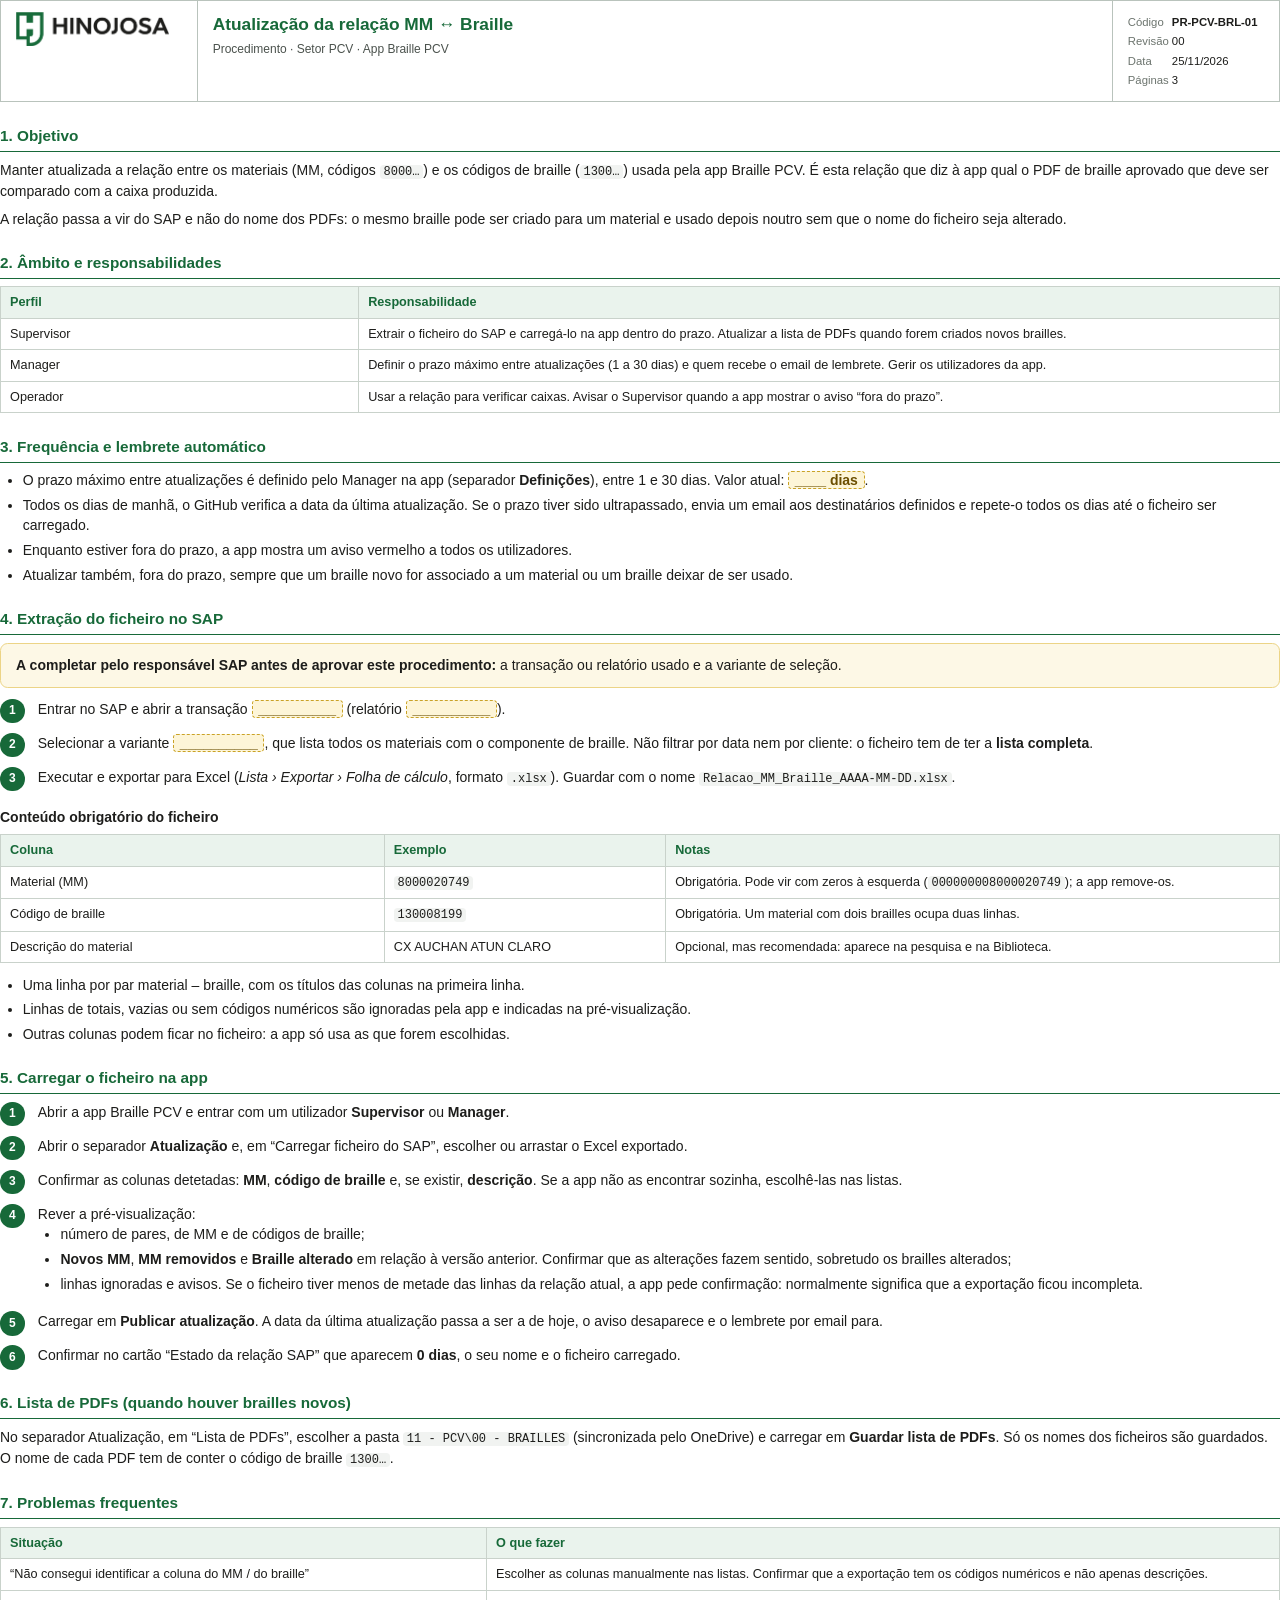
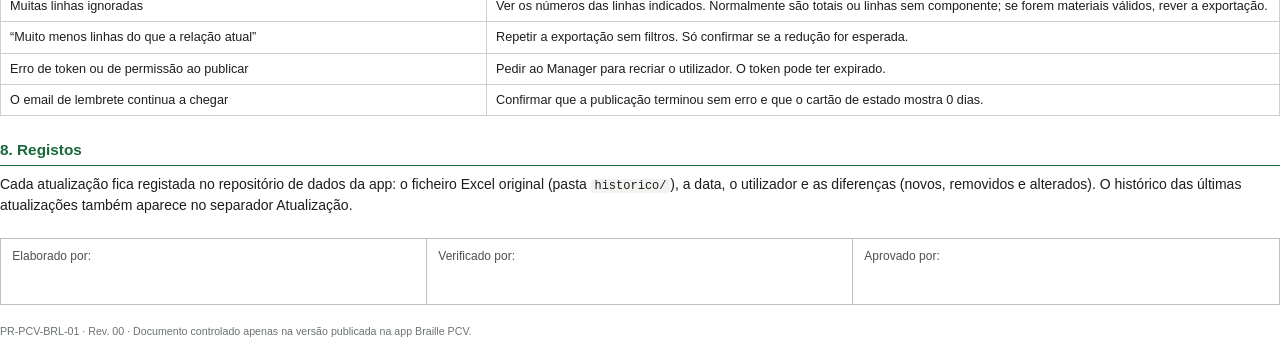
==== docs/procedimento-atualizacao.html @ e7aa2276 "Add files via upload" ====
<!doctype html>
<html lang="pt">
<head>
<meta charset="utf-8">
<title>PR-PCV-BRL-01 · Atualização da relação MM ↔ Braille</title>
<style>
@page { size: A4; margin: 16mm 16mm 18mm; }
* { box-sizing: border-box; }
body { font-family: "IBM Plex Sans", "Segoe UI", Arial, sans-serif; font-size: 10.5pt; line-height: 1.45; color: #1d1d1b; margin: 0; }
.head { display: grid; grid-template-columns: 52mm 1fr 44mm; border: 1px solid #b9c3bc; }
.head > div { padding: 3mm 4mm; border-right: 1px solid #b9c3bc; }
.head > div:last-child { border-right: 0; font-size: 8.5pt; }
.head img { height: 9mm; }
.head h1 { font-size: 13pt; margin: 0; color: #176939; }
.head p { margin: 1mm 0 0; font-size: 9pt; color: #4b524d; }
.head table { width: 100%; border-collapse: collapse; }
.head td { padding: .4mm 0; }
.head td:first-child { color: #6c746e; }
h2 { font-size: 11.5pt; color: #176939; margin: 6mm 0 2mm; padding-bottom: 1mm; border-bottom: 1.5px solid #176939; }
h3 { font-size: 10.5pt; margin: 4mm 0 1.5mm; }
p { margin: 0 0 2mm; }
ol, ul { margin: 0 0 2mm; padding-left: 6mm; }
li { margin-bottom: 1.2mm; }
table.t { width: 100%; border-collapse: collapse; margin: 2mm 0 3mm; font-size: 9.5pt; }
table.t th, table.t td { border: 1px solid #c9d2cb; padding: 1.6mm 2.4mm; text-align: left; vertical-align: top; }
table.t th { background: #eaf3ed; color: #176939; font-weight: 600; }
.fill { background: #fdf5d8; border: 1px dashed #c9a227; padding: 0 1.5mm; border-radius: 1mm; color: #6b4e00; font-weight: 600; }
.box { border: 1px solid #c9e0d0; background: #f3f9f5; border-radius: 2mm; padding: 3mm 4mm; margin: 2mm 0 3mm; }
.warn { border-color: #ecd486; background: #fdf8e6; }
code { font-family: "IBM Plex Mono", Consolas, monospace; font-size: 9pt; background: #f1f3f1; padding: 0 1mm; border-radius: 1mm; }
.step { display: grid; grid-template-columns: 8mm 1fr; gap: 2mm; margin-bottom: 2.5mm; break-inside: avoid; }
.step b.n { display: inline-grid; place-items: center; width: 6.5mm; height: 6.5mm; border-radius: 50%; background: #176939; color: #fff; font-size: 9pt; }
.sign { display: grid; grid-template-columns: repeat(3, 1fr); border: 1px solid #b9c3bc; margin-top: 6mm; break-inside: avoid; }
.sign div { padding: 2.5mm 3mm 10mm; border-right: 1px solid #b9c3bc; font-size: 9pt; color: #4b524d; }
.sign div:last-child { border-right: 0; }
.foot { margin-top: 5mm; font-size: 8pt; color: #6c746e; }
</style>
</head>
<body>
<div class="head">
  <div><img src="../assets/logo.png" alt="Hinojosa"></div>
  <div><h1>Atualização da relação MM ↔ Braille</h1><p>Procedimento · Setor PCV · App Braille PCV</p></div>
  <div><table>
    <tr><td>Código</td><td><b>PR-PCV-BRL-01</b></td></tr>
    <tr><td>Revisão</td><td>00</td></tr>
    <tr><td>Data</td><td>25/11/2026</td></tr>
    <tr><td>Páginas</td><td>3</td></tr>
  </table></div>
</div>

<h2>1. Objetivo</h2>
<p>Manter atualizada a relação entre os materiais (MM, códigos <code>8000…</code>) e os códigos de braille (<code>1300…</code>) usada pela app Braille PCV. É esta relação que diz à app qual o PDF de braille aprovado que deve ser comparado com a caixa produzida.</p>
<p>A relação passa a vir do SAP e não do nome dos PDFs: o mesmo braille pode ser criado para um material e usado depois noutro sem que o nome do ficheiro seja alterado.</p>

<h2>2. Âmbito e responsabilidades</h2>
<table class="t">
  <tr><th style="width:28%">Perfil</th><th>Responsabilidade</th></tr>
  <tr><td>Supervisor</td><td>Extrair o ficheiro do SAP e carregá-lo na app dentro do prazo. Atualizar a lista de PDFs quando forem criados novos brailles.</td></tr>
  <tr><td>Manager</td><td>Definir o prazo máximo entre atualizações (1 a 30 dias) e quem recebe o email de lembrete. Gerir os utilizadores da app.</td></tr>
  <tr><td>Operador</td><td>Usar a relação para verificar caixas. Avisar o Supervisor quando a app mostrar o aviso “fora do prazo”.</td></tr>
</table>

<h2>3. Frequência e lembrete automático</h2>
<ul>
  <li>O prazo máximo entre atualizações é definido pelo Manager na app (separador <b>Definições</b>), entre 1 e 30 dias. Valor atual: <span class="fill">____ dias</span>.</li>
  <li>Todos os dias de manhã, o GitHub verifica a data da última atualização. Se o prazo tiver sido ultrapassado, envia um email aos destinatários definidos e repete-o todos os dias até o ficheiro ser carregado.</li>
  <li>Enquanto estiver fora do prazo, a app mostra um aviso vermelho a todos os utilizadores.</li>
  <li>Atualizar também, fora do prazo, sempre que um braille novo for associado a um material ou um braille deixar de ser usado.</li>
</ul>

<h2>4. Extração do ficheiro no SAP</h2>
<div class="box warn"><b>A completar pelo responsável SAP antes de aprovar este procedimento:</b> a transação ou relatório usado e a variante de seleção.</div>
<div class="step"><b class="n">1</b><div>Entrar no SAP e abrir a transação <span class="fill">__________</span> (relatório <span class="fill">__________</span>).</div></div>
<div class="step"><b class="n">2</b><div>Selecionar a variante <span class="fill">__________</span>, que lista todos os materiais com o componente de braille. Não filtrar por data nem por cliente: o ficheiro tem de ter a <b>lista completa</b>.</div></div>
<div class="step"><b class="n">3</b><div>Executar e exportar para Excel (<i>Lista › Exportar › Folha de cálculo</i>, formato <code>.xlsx</code>). Guardar com o nome <code>Relacao_MM_Braille_AAAA-MM-DD.xlsx</code>.</div></div>

<h3>Conteúdo obrigatório do ficheiro</h3>
<table class="t">
  <tr><th style="width:30%">Coluna</th><th style="width:22%">Exemplo</th><th>Notas</th></tr>
  <tr><td>Material (MM)</td><td><code>8000020749</code></td><td>Obrigatória. Pode vir com zeros à esquerda (<code>000000008000020749</code>); a app remove-os.</td></tr>
  <tr><td>Código de braille</td><td><code>130008199</code></td><td>Obrigatória. Um material com dois brailles ocupa duas linhas.</td></tr>
  <tr><td>Descrição do material</td><td>CX AUCHAN ATUN CLARO</td><td>Opcional, mas recomendada: aparece na pesquisa e na Biblioteca.</td></tr>
</table>
<ul>
  <li>Uma linha por par material – braille, com os títulos das colunas na primeira linha.</li>
  <li>Linhas de totais, vazias ou sem códigos numéricos são ignoradas pela app e indicadas na pré-visualização.</li>
  <li>Outras colunas podem ficar no ficheiro: a app só usa as que forem escolhidas.</li>
</ul>

<h2>5. Carregar o ficheiro na app</h2>
<div class="step"><b class="n">1</b><div>Abrir a app Braille PCV e entrar com um utilizador <b>Supervisor</b> ou <b>Manager</b>.</div></div>
<div class="step"><b class="n">2</b><div>Abrir o separador <b>Atualização</b> e, em “Carregar ficheiro do SAP”, escolher ou arrastar o Excel exportado.</div></div>
<div class="step"><b class="n">3</b><div>Confirmar as colunas detetadas: <b>MM</b>, <b>código de braille</b> e, se existir, <b>descrição</b>. Se a app não as encontrar sozinha, escolhê-las nas listas.</div></div>
<div class="step"><b class="n">4</b><div>Rever a pré-visualização:
  <ul>
    <li>número de pares, de MM e de códigos de braille;</li>
    <li><b>Novos MM</b>, <b>MM removidos</b> e <b>Braille alterado</b> em relação à versão anterior. Confirmar que as alterações fazem sentido, sobretudo os brailles alterados;</li>
    <li>linhas ignoradas e avisos. Se o ficheiro tiver menos de metade das linhas da relação atual, a app pede confirmação: normalmente significa que a exportação ficou incompleta.</li>
  </ul></div></div>
<div class="step"><b class="n">5</b><div>Carregar em <b>Publicar atualização</b>. A data da última atualização passa a ser a de hoje, o aviso desaparece e o lembrete por email para.</div></div>
<div class="step"><b class="n">6</b><div>Confirmar no cartão “Estado da relação SAP” que aparecem <b>0 dias</b>, o seu nome e o ficheiro carregado.</div></div>

<h2>6. Lista de PDFs (quando houver brailles novos)</h2>
<p>No separador Atualização, em “Lista de PDFs”, escolher a pasta <code>11 - PCV\00 - BRAILLES</code> (sincronizada pelo OneDrive) e carregar em <b>Guardar lista de PDFs</b>. Só os nomes dos ficheiros são guardados. O nome de cada PDF tem de conter o código de braille <code>1300…</code>.</p>

<h2>7. Problemas frequentes</h2>
<table class="t">
  <tr><th style="width:38%">Situação</th><th>O que fazer</th></tr>
  <tr><td>“Não consegui identificar a coluna do MM / do braille”</td><td>Escolher as colunas manualmente nas listas. Confirmar que a exportação tem os códigos numéricos e não apenas descrições.</td></tr>
  <tr><td>Muitas linhas ignoradas</td><td>Ver os números das linhas indicados. Normalmente são totais ou linhas sem componente; se forem materiais válidos, rever a exportação.</td></tr>
  <tr><td>“Muito menos linhas do que a relação atual”</td><td>Repetir a exportação sem filtros. Só confirmar se a redução for esperada.</td></tr>
  <tr><td>Erro de token ou de permissão ao publicar</td><td>Pedir ao Manager para recriar o utilizador. O token pode ter expirado.</td></tr>
  <tr><td>O email de lembrete continua a chegar</td><td>Confirmar que a publicação terminou sem erro e que o cartão de estado mostra 0 dias.</td></tr>
</table>

<h2>8. Registos</h2>
<p>Cada atualização fica registada no repositório de dados da app: o ficheiro Excel original (pasta <code>historico/</code>), a data, o utilizador e as diferenças (novos, removidos e alterados). O histórico das últimas atualizações também aparece no separador Atualização.</p>

<div class="sign">
  <div>Elaborado por:</div>
  <div>Verificado por:</div>
  <div>Aprovado por:</div>
</div>
<p class="foot">PR-PCV-BRL-01 · Rev. 00 · Documento controlado apenas na versão publicada na app Braille PCV.</p>
</body>
</html>
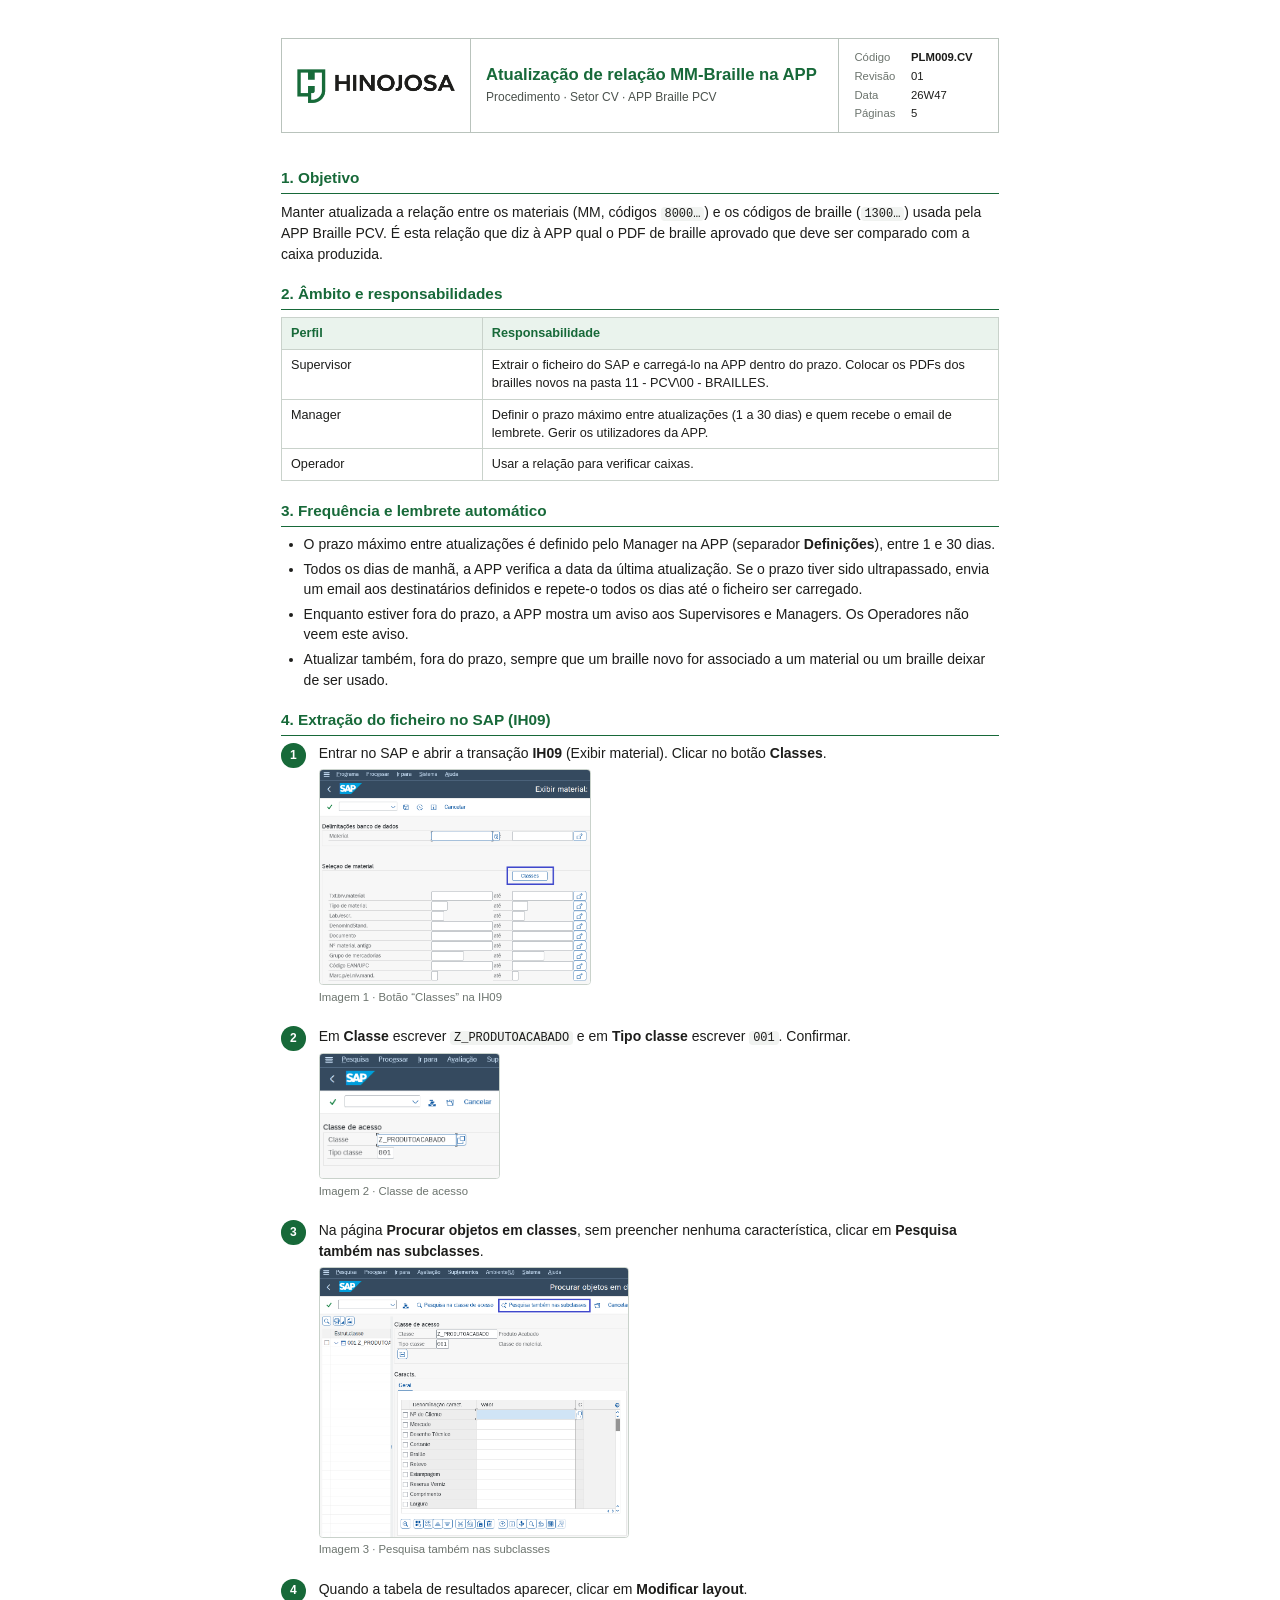
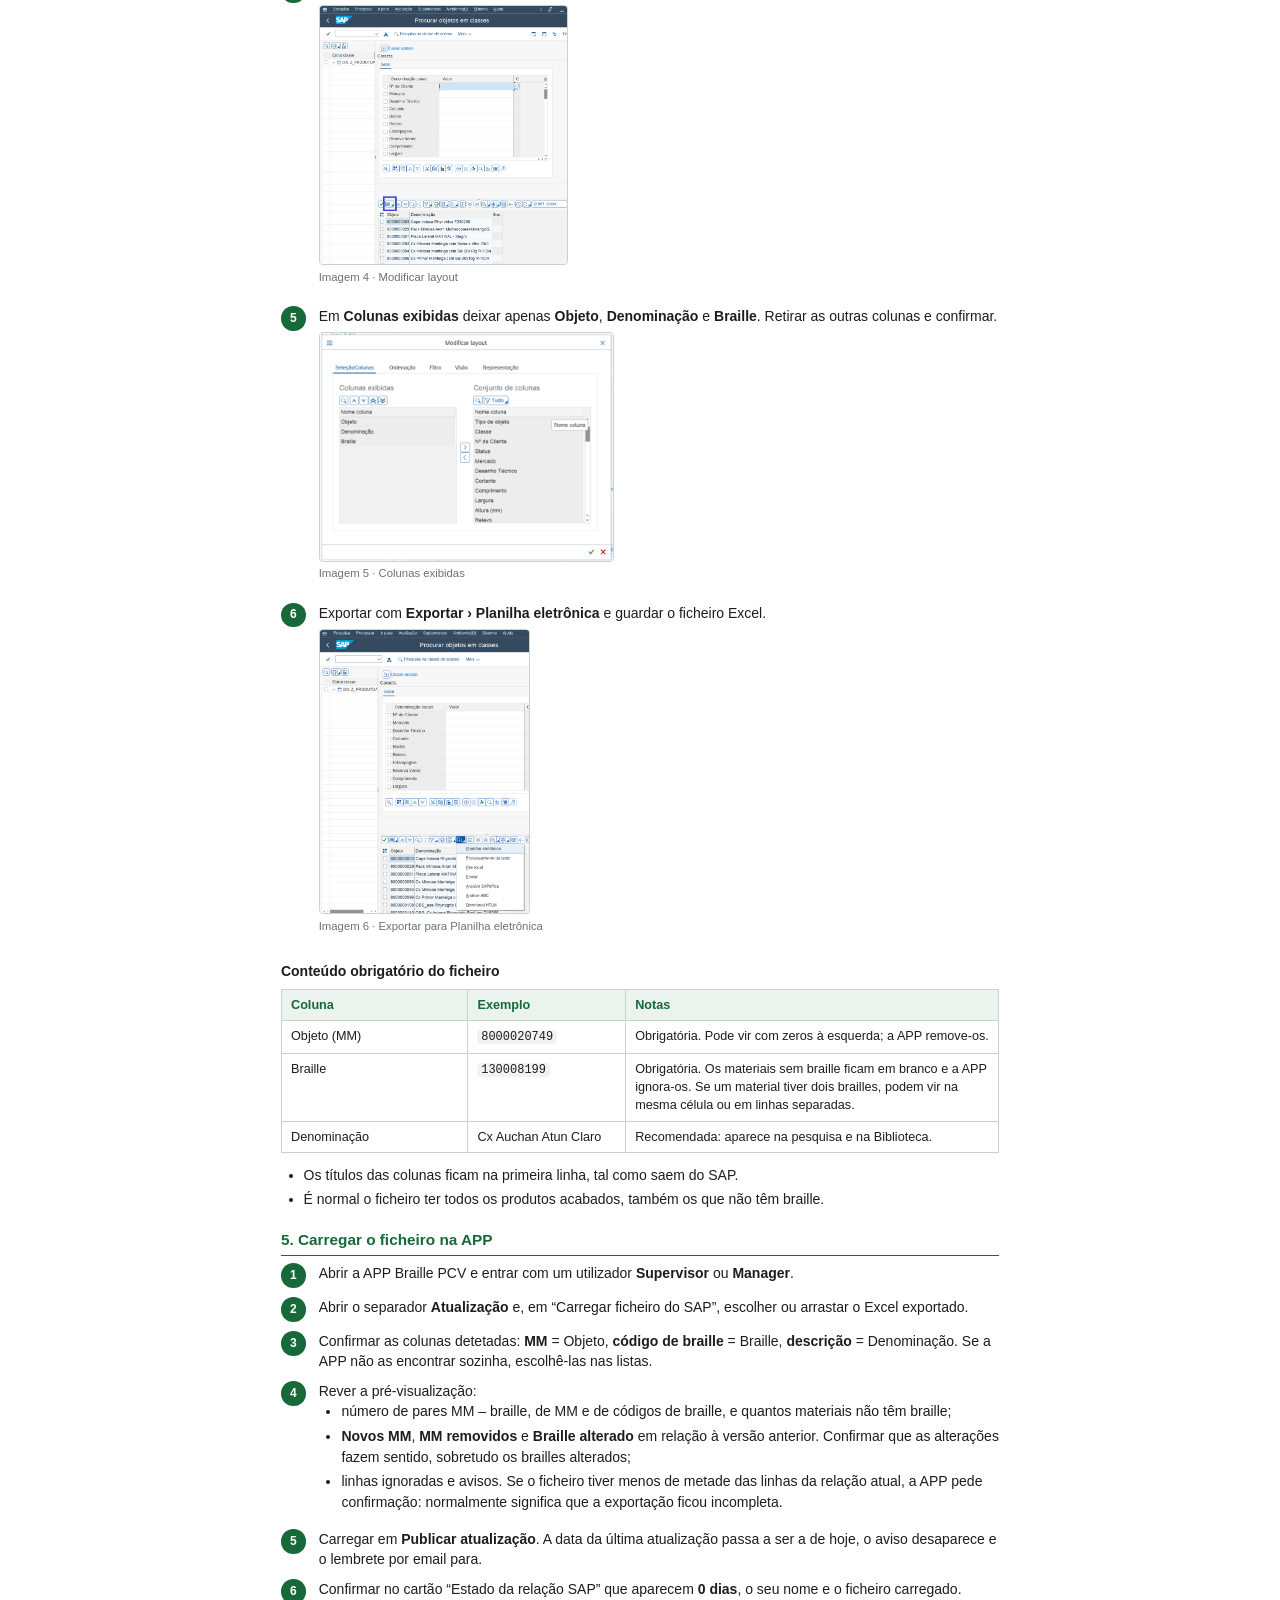
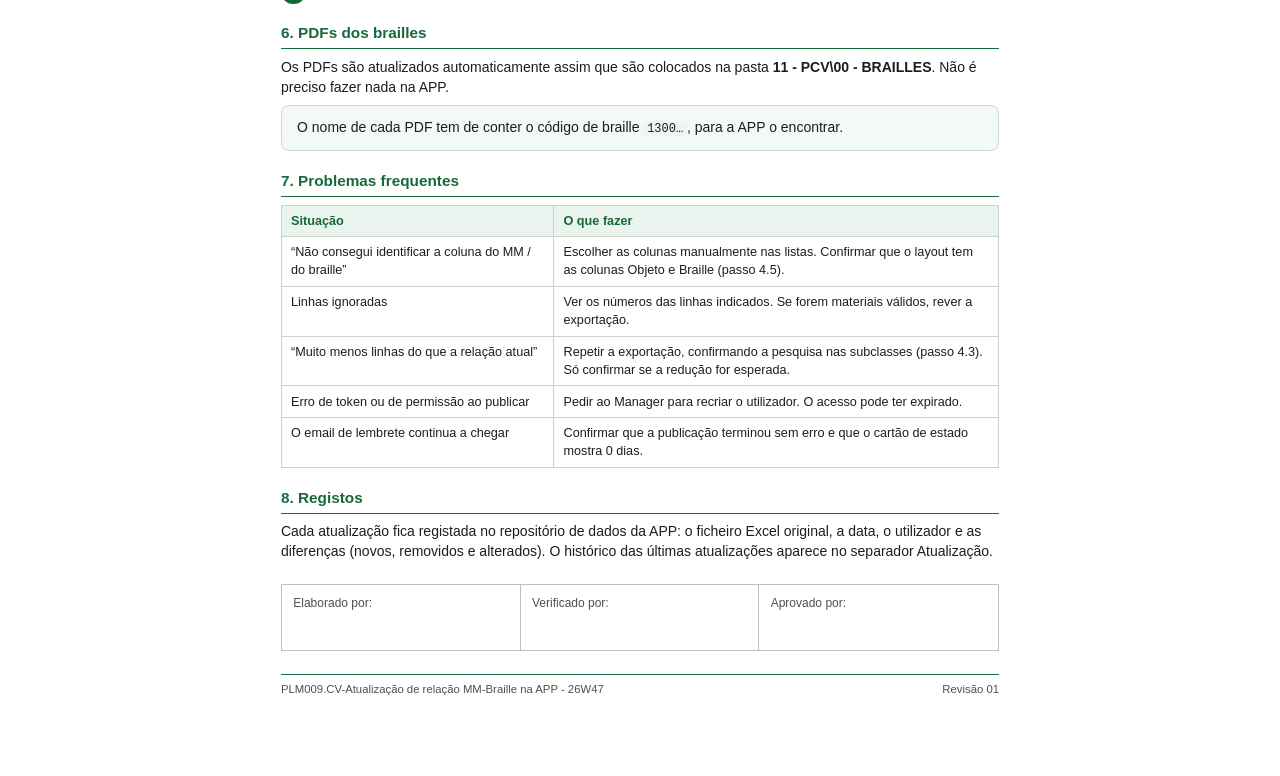
==== commit c17c2297: "Add files via upload" ====
--- a/docs/procedimento-atualizacao.html
+++ b/docs/procedimento-atualizacao.html
@@ -2,125 +2,146 @@
 <html lang="pt">
 <head>
 <meta charset="utf-8">
-<title>PR-PCV-BRL-01 · Atualização da relação MM ↔ Braille</title>
+<title>PLM009.CV-Atualização de relação MM-Braille na APP - 26W47</title>
 <style>
-@page { size: A4; margin: 16mm 16mm 18mm; }
+@page { size: A4; margin: 12mm 15mm 10mm; }
 * { box-sizing: border-box; }
 body { font-family: "IBM Plex Sans", "Segoe UI", Arial, sans-serif; font-size: 10.5pt; line-height: 1.45; color: #1d1d1b; margin: 0; }
-.head { display: grid; grid-template-columns: 52mm 1fr 44mm; border: 1px solid #b9c3bc; }
-.head > div { padding: 3mm 4mm; border-right: 1px solid #b9c3bc; }
+/* cabeçalho repetido (thead) e rodapé fixo em todas as páginas */
+table.page { width: 100%; border-collapse: collapse; }
+table.page > thead > tr > td, table.page > tfoot > tr > td, table.page > tbody > tr > td { padding: 0; }
+.head { display: grid; grid-template-columns: 50mm 1fr 42mm; border: 1px solid #b9c3bc; margin-bottom: 4mm; }
+.head > div { padding: 2.5mm 4mm; border-right: 1px solid #b9c3bc; display: flex; flex-direction: column; justify-content: center; }
 .head > div:last-child { border-right: 0; font-size: 8.5pt; }
-.head img { height: 9mm; }
-.head h1 { font-size: 13pt; margin: 0; color: #176939; }
+.head img { height: 9mm; width: auto; }
+.head h1 { font-size: 12.5pt; margin: 0; color: #176939; line-height: 1.2; }
 .head p { margin: 1mm 0 0; font-size: 9pt; color: #4b524d; }
 .head table { width: 100%; border-collapse: collapse; }
-.head td { padding: .4mm 0; }
-.head td:first-child { color: #6c746e; }
-h2 { font-size: 11.5pt; color: #176939; margin: 6mm 0 2mm; padding-bottom: 1mm; border-bottom: 1.5px solid #176939; }
-h3 { font-size: 10.5pt; margin: 4mm 0 1.5mm; }
+.head td { padding: .3mm 0; }
+.head td:first-child { color: #6c746e; padding-right: 2mm; }
+.foot-space { height: 11mm; }
+.foot { position: fixed; left: 0; right: 0; bottom: 0; height: 8mm; border-top: 1.5px solid #176939; padding-top: 1.6mm; font-size: 8.5pt; color: #4b524d; display: flex; justify-content: space-between; }
+h2 { font-size: 11.5pt; color: #176939; margin: 5mm 0 2mm; padding-bottom: 1mm; border-bottom: 1.5px solid #176939; break-after: avoid; }
+h3 { font-size: 10.5pt; margin: 4mm 0 1.5mm; break-after: avoid; }
 p { margin: 0 0 2mm; }
 ol, ul { margin: 0 0 2mm; padding-left: 6mm; }
 li { margin-bottom: 1.2mm; }
-table.t { width: 100%; border-collapse: collapse; margin: 2mm 0 3mm; font-size: 9.5pt; }
+table.t { width: 100%; border-collapse: collapse; margin: 2mm 0 3mm; font-size: 9.5pt; break-inside: avoid; }
 table.t th, table.t td { border: 1px solid #c9d2cb; padding: 1.6mm 2.4mm; text-align: left; vertical-align: top; }
 table.t th { background: #eaf3ed; color: #176939; font-weight: 600; }
-.fill { background: #fdf5d8; border: 1px dashed #c9a227; padding: 0 1.5mm; border-radius: 1mm; color: #6b4e00; font-weight: 600; }
-.box { border: 1px solid #c9e0d0; background: #f3f9f5; border-radius: 2mm; padding: 3mm 4mm; margin: 2mm 0 3mm; }
-.warn { border-color: #ecd486; background: #fdf8e6; }
+.box { border: 1px solid #c9e0d0; background: #f3f9f5; border-radius: 2mm; padding: 3mm 4mm; margin: 2mm 0 3mm; break-inside: avoid; }
 code { font-family: "IBM Plex Mono", Consolas, monospace; font-size: 9pt; background: #f1f3f1; padding: 0 1mm; border-radius: 1mm; }
-.step { display: grid; grid-template-columns: 8mm 1fr; gap: 2mm; margin-bottom: 2.5mm; break-inside: avoid; }
+.step { display: grid; grid-template-columns: 8mm 1fr; gap: 2mm; margin-bottom: 2.5mm; }
 .step b.n { display: inline-grid; place-items: center; width: 6.5mm; height: 6.5mm; border-radius: 50%; background: #176939; color: #fff; font-size: 9pt; }
+figure { margin: 1.5mm 0 3mm; break-inside: avoid; }
+figure img { display: block; border: 1px solid #c9d2cb; border-radius: 1mm; max-width: 100%; }
+figcaption { font-size: 8.5pt; color: #6c746e; margin-top: 1mm; }
 .sign { display: grid; grid-template-columns: repeat(3, 1fr); border: 1px solid #b9c3bc; margin-top: 6mm; break-inside: avoid; }
 .sign div { padding: 2.5mm 3mm 10mm; border-right: 1px solid #b9c3bc; font-size: 9pt; color: #4b524d; }
 .sign div:last-child { border-right: 0; }
-.foot { margin-top: 5mm; font-size: 8pt; color: #6c746e; }
+@media screen { body { max-width: 190mm; margin: 10mm auto 20mm; } .foot { position: static; margin-top: 6mm; } .foot-space { display: none; } }
 </style>
 </head>
 <body>
-<div class="head">
-  <div><img src="../assets/logo.png" alt="Hinojosa"></div>
-  <div><h1>Atualização da relação MM ↔ Braille</h1><p>Procedimento · Setor PCV · App Braille PCV</p></div>
-  <div><table>
-    <tr><td>Código</td><td><b>PR-PCV-BRL-01</b></td></tr>
-    <tr><td>Revisão</td><td>00</td></tr>
-    <tr><td>Data</td><td>25/11/2026</td></tr>
-    <tr><td>Páginas</td><td>3</td></tr>
-  </table></div>
-</div>
+<table class="page">
+<thead><tr><td>
+  <div class="head">
+    <div><img src="../assets/logo.png" alt="Hinojosa"></div>
+    <div><h1>Atualização de relação MM-Braille na APP</h1><p>Procedimento · Setor CV · APP Braille PCV</p></div>
+    <div><table>
+      <tr><td>Código</td><td><b>PLM009.CV</b></td></tr>
+      <tr><td>Revisão</td><td>01</td></tr>
+      <tr><td>Data</td><td>26W47</td></tr>
+      <tr><td>Páginas</td><td>5</td></tr>
+    </table></div>
+  </div>
+</td></tr></thead>
+<tfoot><tr><td><div class="foot-space"></div></td></tr></tfoot>
+<tbody><tr><td>
 
 <h2>1. Objetivo</h2>
-<p>Manter atualizada a relação entre os materiais (MM, códigos <code>8000…</code>) e os códigos de braille (<code>1300…</code>) usada pela app Braille PCV. É esta relação que diz à app qual o PDF de braille aprovado que deve ser comparado com a caixa produzida.</p>
-<p>A relação passa a vir do SAP e não do nome dos PDFs: o mesmo braille pode ser criado para um material e usado depois noutro sem que o nome do ficheiro seja alterado.</p>
+<p>Manter atualizada a relação entre os materiais (MM, códigos <code>8000…</code>) e os códigos de braille (<code>1300…</code>) usada pela APP Braille PCV. É esta relação que diz à APP qual o PDF de braille aprovado que deve ser comparado com a caixa produzida.</p>
 
 <h2>2. Âmbito e responsabilidades</h2>
 <table class="t">
   <tr><th style="width:28%">Perfil</th><th>Responsabilidade</th></tr>
-  <tr><td>Supervisor</td><td>Extrair o ficheiro do SAP e carregá-lo na app dentro do prazo. Atualizar a lista de PDFs quando forem criados novos brailles.</td></tr>
-  <tr><td>Manager</td><td>Definir o prazo máximo entre atualizações (1 a 30 dias) e quem recebe o email de lembrete. Gerir os utilizadores da app.</td></tr>
-  <tr><td>Operador</td><td>Usar a relação para verificar caixas. Avisar o Supervisor quando a app mostrar o aviso “fora do prazo”.</td></tr>
+  <tr><td>Supervisor</td><td>Extrair o ficheiro do SAP e carregá-lo na APP dentro do prazo. Colocar os PDFs dos brailles novos na pasta 11 - PCV\00 - BRAILLES.</td></tr>
+  <tr><td>Manager</td><td>Definir o prazo máximo entre atualizações (1 a 30 dias) e quem recebe o email de lembrete. Gerir os utilizadores da APP.</td></tr>
+  <tr><td>Operador</td><td>Usar a relação para verificar caixas.</td></tr>
 </table>
 
 <h2>3. Frequência e lembrete automático</h2>
 <ul>
-  <li>O prazo máximo entre atualizações é definido pelo Manager na app (separador <b>Definições</b>), entre 1 e 30 dias. Valor atual: <span class="fill">____ dias</span>.</li>
-  <li>Todos os dias de manhã, o GitHub verifica a data da última atualização. Se o prazo tiver sido ultrapassado, envia um email aos destinatários definidos e repete-o todos os dias até o ficheiro ser carregado.</li>
-  <li>Enquanto estiver fora do prazo, a app mostra um aviso vermelho a todos os utilizadores.</li>
+  <li>O prazo máximo entre atualizações é definido pelo Manager na APP (separador <b>Definições</b>), entre 1 e 30 dias.</li>
+  <li>Todos os dias de manhã, a APP verifica a data da última atualização. Se o prazo tiver sido ultrapassado, envia um email aos destinatários definidos e repete-o todos os dias até o ficheiro ser carregado.</li>
+  <li>Enquanto estiver fora do prazo, a APP mostra um aviso aos Supervisores e Managers. Os Operadores não veem este aviso.</li>
   <li>Atualizar também, fora do prazo, sempre que um braille novo for associado a um material ou um braille deixar de ser usado.</li>
 </ul>
 
-<h2>4. Extração do ficheiro no SAP</h2>
-<div class="box warn"><b>A completar pelo responsável SAP antes de aprovar este procedimento:</b> a transação ou relatório usado e a variante de seleção.</div>
-<div class="step"><b class="n">1</b><div>Entrar no SAP e abrir a transação <span class="fill">__________</span> (relatório <span class="fill">__________</span>).</div></div>
-<div class="step"><b class="n">2</b><div>Selecionar a variante <span class="fill">__________</span>, que lista todos os materiais com o componente de braille. Não filtrar por data nem por cliente: o ficheiro tem de ter a <b>lista completa</b>.</div></div>
-<div class="step"><b class="n">3</b><div>Executar e exportar para Excel (<i>Lista › Exportar › Folha de cálculo</i>, formato <code>.xlsx</code>). Guardar com o nome <code>Relacao_MM_Braille_AAAA-MM-DD.xlsx</code>.</div></div>
+<h2>4. Extração do ficheiro no SAP (IH09)</h2>
+<div class="step"><b class="n">1</b><div>Entrar no SAP e abrir a transação <b>IH09</b> (Exibir material). Clicar no botão <b>Classes</b>.
+  <figure><img src="img/ih09-1.png" alt="IH09 com o botão Classes assinalado" style="width:72mm"><figcaption>Imagem 1 · Botão “Classes” na IH09</figcaption></figure></div></div>
+<div class="step"><b class="n">2</b><div>Em <b>Classe</b> escrever <code>Z_PRODUTOACABADO</code> e em <b>Tipo classe</b> escrever <code>001</code>. Confirmar.
+  <figure><img src="img/ih09-2.png" alt="Classe Z_PRODUTOACABADO e tipo de classe 001" style="width:48mm"><figcaption>Imagem 2 · Classe de acesso</figcaption></figure></div></div>
+<div class="step"><b class="n">3</b><div>Na página <b>Procurar objetos em classes</b>, sem preencher nenhuma característica, clicar em <b>Pesquisa também nas subclasses</b>.
+  <figure><img src="img/ih09-3.png" alt="Botão Pesquisa também nas subclasses" style="width:82mm"><figcaption>Imagem 3 · Pesquisa também nas subclasses</figcaption></figure></div></div>
+<div class="step"><b class="n">4</b><div>Quando a tabela de resultados aparecer, clicar em <b>Modificar layout</b>.
+  <figure><img src="img/ih09-4.png" alt="Botão Modificar layout na tabela de resultados" style="width:66mm"><figcaption>Imagem 4 · Modificar layout</figcaption></figure></div></div>
+<div class="step"><b class="n">5</b><div>Em <b>Colunas exibidas</b> deixar apenas <b>Objeto</b>, <b>Denominação</b> e <b>Braille</b>. Retirar as outras colunas e confirmar.
+  <figure><img src="img/ih09-5.png" alt="Colunas exibidas: Objeto, Denominação e Braille" style="width:78mm"><figcaption>Imagem 5 · Colunas exibidas</figcaption></figure></div></div>
+<div class="step"><b class="n">6</b><div>Exportar com <b>Exportar › Planilha eletrônica</b> e guardar o ficheiro Excel.
+  <figure><img src="img/ih09-6.png" alt="Exportar para Planilha eletrônica" style="width:56mm"><figcaption>Imagem 6 · Exportar para Planilha eletrônica</figcaption></figure></div></div>
 
 <h3>Conteúdo obrigatório do ficheiro</h3>
 <table class="t">
-  <tr><th style="width:30%">Coluna</th><th style="width:22%">Exemplo</th><th>Notas</th></tr>
-  <tr><td>Material (MM)</td><td><code>8000020749</code></td><td>Obrigatória. Pode vir com zeros à esquerda (<code>000000008000020749</code>); a app remove-os.</td></tr>
-  <tr><td>Código de braille</td><td><code>130008199</code></td><td>Obrigatória. Um material com dois brailles ocupa duas linhas.</td></tr>
-  <tr><td>Descrição do material</td><td>CX AUCHAN ATUN CLARO</td><td>Opcional, mas recomendada: aparece na pesquisa e na Biblioteca.</td></tr>
+  <tr><th style="width:26%">Coluna</th><th style="width:22%">Exemplo</th><th>Notas</th></tr>
+  <tr><td>Objeto (MM)</td><td><code>8000020749</code></td><td>Obrigatória. Pode vir com zeros à esquerda; a APP remove-os.</td></tr>
+  <tr><td>Braille</td><td><code>130008199</code></td><td>Obrigatória. Os materiais sem braille ficam em branco e a APP ignora-os. Se um material tiver dois brailles, podem vir na mesma célula ou em linhas separadas.</td></tr>
+  <tr><td>Denominação</td><td>Cx Auchan Atun Claro</td><td>Recomendada: aparece na pesquisa e na Biblioteca.</td></tr>
 </table>
 <ul>
-  <li>Uma linha por par material – braille, com os títulos das colunas na primeira linha.</li>
-  <li>Linhas de totais, vazias ou sem códigos numéricos são ignoradas pela app e indicadas na pré-visualização.</li>
-  <li>Outras colunas podem ficar no ficheiro: a app só usa as que forem escolhidas.</li>
+  <li>Os títulos das colunas ficam na primeira linha, tal como saem do SAP.</li>
+  <li>É normal o ficheiro ter todos os produtos acabados, também os que não têm braille.</li>
 </ul>
 
-<h2>5. Carregar o ficheiro na app</h2>
-<div class="step"><b class="n">1</b><div>Abrir a app Braille PCV e entrar com um utilizador <b>Supervisor</b> ou <b>Manager</b>.</div></div>
+<h2>5. Carregar o ficheiro na APP</h2>
+<div class="step"><b class="n">1</b><div>Abrir a APP Braille PCV e entrar com um utilizador <b>Supervisor</b> ou <b>Manager</b>.</div></div>
 <div class="step"><b class="n">2</b><div>Abrir o separador <b>Atualização</b> e, em “Carregar ficheiro do SAP”, escolher ou arrastar o Excel exportado.</div></div>
-<div class="step"><b class="n">3</b><div>Confirmar as colunas detetadas: <b>MM</b>, <b>código de braille</b> e, se existir, <b>descrição</b>. Se a app não as encontrar sozinha, escolhê-las nas listas.</div></div>
+<div class="step"><b class="n">3</b><div>Confirmar as colunas detetadas: <b>MM</b> = Objeto, <b>código de braille</b> = Braille, <b>descrição</b> = Denominação. Se a APP não as encontrar sozinha, escolhê-las nas listas.</div></div>
 <div class="step"><b class="n">4</b><div>Rever a pré-visualização:
   <ul>
-    <li>número de pares, de MM e de códigos de braille;</li>
+    <li>número de pares MM – braille, de MM e de códigos de braille, e quantos materiais não têm braille;</li>
     <li><b>Novos MM</b>, <b>MM removidos</b> e <b>Braille alterado</b> em relação à versão anterior. Confirmar que as alterações fazem sentido, sobretudo os brailles alterados;</li>
-    <li>linhas ignoradas e avisos. Se o ficheiro tiver menos de metade das linhas da relação atual, a app pede confirmação: normalmente significa que a exportação ficou incompleta.</li>
+    <li>linhas ignoradas e avisos. Se o ficheiro tiver menos de metade das linhas da relação atual, a APP pede confirmação: normalmente significa que a exportação ficou incompleta.</li>
   </ul></div></div>
 <div class="step"><b class="n">5</b><div>Carregar em <b>Publicar atualização</b>. A data da última atualização passa a ser a de hoje, o aviso desaparece e o lembrete por email para.</div></div>
 <div class="step"><b class="n">6</b><div>Confirmar no cartão “Estado da relação SAP” que aparecem <b>0 dias</b>, o seu nome e o ficheiro carregado.</div></div>
 
-<h2>6. Lista de PDFs (quando houver brailles novos)</h2>
-<p>No separador Atualização, em “Lista de PDFs”, escolher a pasta <code>11 - PCV\00 - BRAILLES</code> (sincronizada pelo OneDrive) e carregar em <b>Guardar lista de PDFs</b>. Só os nomes dos ficheiros são guardados. O nome de cada PDF tem de conter o código de braille <code>1300…</code>.</p>
+<h2>6. PDFs dos brailles</h2>
+<p>Os PDFs são atualizados automaticamente assim que são colocados na pasta <b>11 - PCV\00 - BRAILLES</b>. Não é preciso fazer nada na APP.</p>
+<div class="box">O nome de cada PDF tem de conter o código de braille <code>1300…</code>, para a APP o encontrar.</div>
 
 <h2>7. Problemas frequentes</h2>
 <table class="t">
   <tr><th style="width:38%">Situação</th><th>O que fazer</th></tr>
-  <tr><td>“Não consegui identificar a coluna do MM / do braille”</td><td>Escolher as colunas manualmente nas listas. Confirmar que a exportação tem os códigos numéricos e não apenas descrições.</td></tr>
-  <tr><td>Muitas linhas ignoradas</td><td>Ver os números das linhas indicados. Normalmente são totais ou linhas sem componente; se forem materiais válidos, rever a exportação.</td></tr>
-  <tr><td>“Muito menos linhas do que a relação atual”</td><td>Repetir a exportação sem filtros. Só confirmar se a redução for esperada.</td></tr>
-  <tr><td>Erro de token ou de permissão ao publicar</td><td>Pedir ao Manager para recriar o utilizador. O token pode ter expirado.</td></tr>
+  <tr><td>“Não consegui identificar a coluna do MM / do braille”</td><td>Escolher as colunas manualmente nas listas. Confirmar que o layout tem as colunas Objeto e Braille (passo 4.5).</td></tr>
+  <tr><td>Linhas ignoradas</td><td>Ver os números das linhas indicados. Se forem materiais válidos, rever a exportação.</td></tr>
+  <tr><td>“Muito menos linhas do que a relação atual”</td><td>Repetir a exportação, confirmando a pesquisa nas subclasses (passo 4.3). Só confirmar se a redução for esperada.</td></tr>
+  <tr><td>Erro de token ou de permissão ao publicar</td><td>Pedir ao Manager para recriar o utilizador. O acesso pode ter expirado.</td></tr>
   <tr><td>O email de lembrete continua a chegar</td><td>Confirmar que a publicação terminou sem erro e que o cartão de estado mostra 0 dias.</td></tr>
 </table>
 
 <h2>8. Registos</h2>
-<p>Cada atualização fica registada no repositório de dados da app: o ficheiro Excel original (pasta <code>historico/</code>), a data, o utilizador e as diferenças (novos, removidos e alterados). O histórico das últimas atualizações também aparece no separador Atualização.</p>
+<p>Cada atualização fica registada no repositório de dados da APP: o ficheiro Excel original, a data, o utilizador e as diferenças (novos, removidos e alterados). O histórico das últimas atualizações aparece no separador Atualização.</p>
 
 <div class="sign">
   <div>Elaborado por:</div>
   <div>Verificado por:</div>
   <div>Aprovado por:</div>
 </div>
-<p class="foot">PR-PCV-BRL-01 · Rev. 00 · Documento controlado apenas na versão publicada na app Braille PCV.</p>
+
+</td></tr></tbody>
+</table>
+<div class="foot"><span>PLM009.CV-Atualização de relação MM-Braille na APP - 26W47</span><span>Revisão 01</span></div>
 </body>
 </html>
